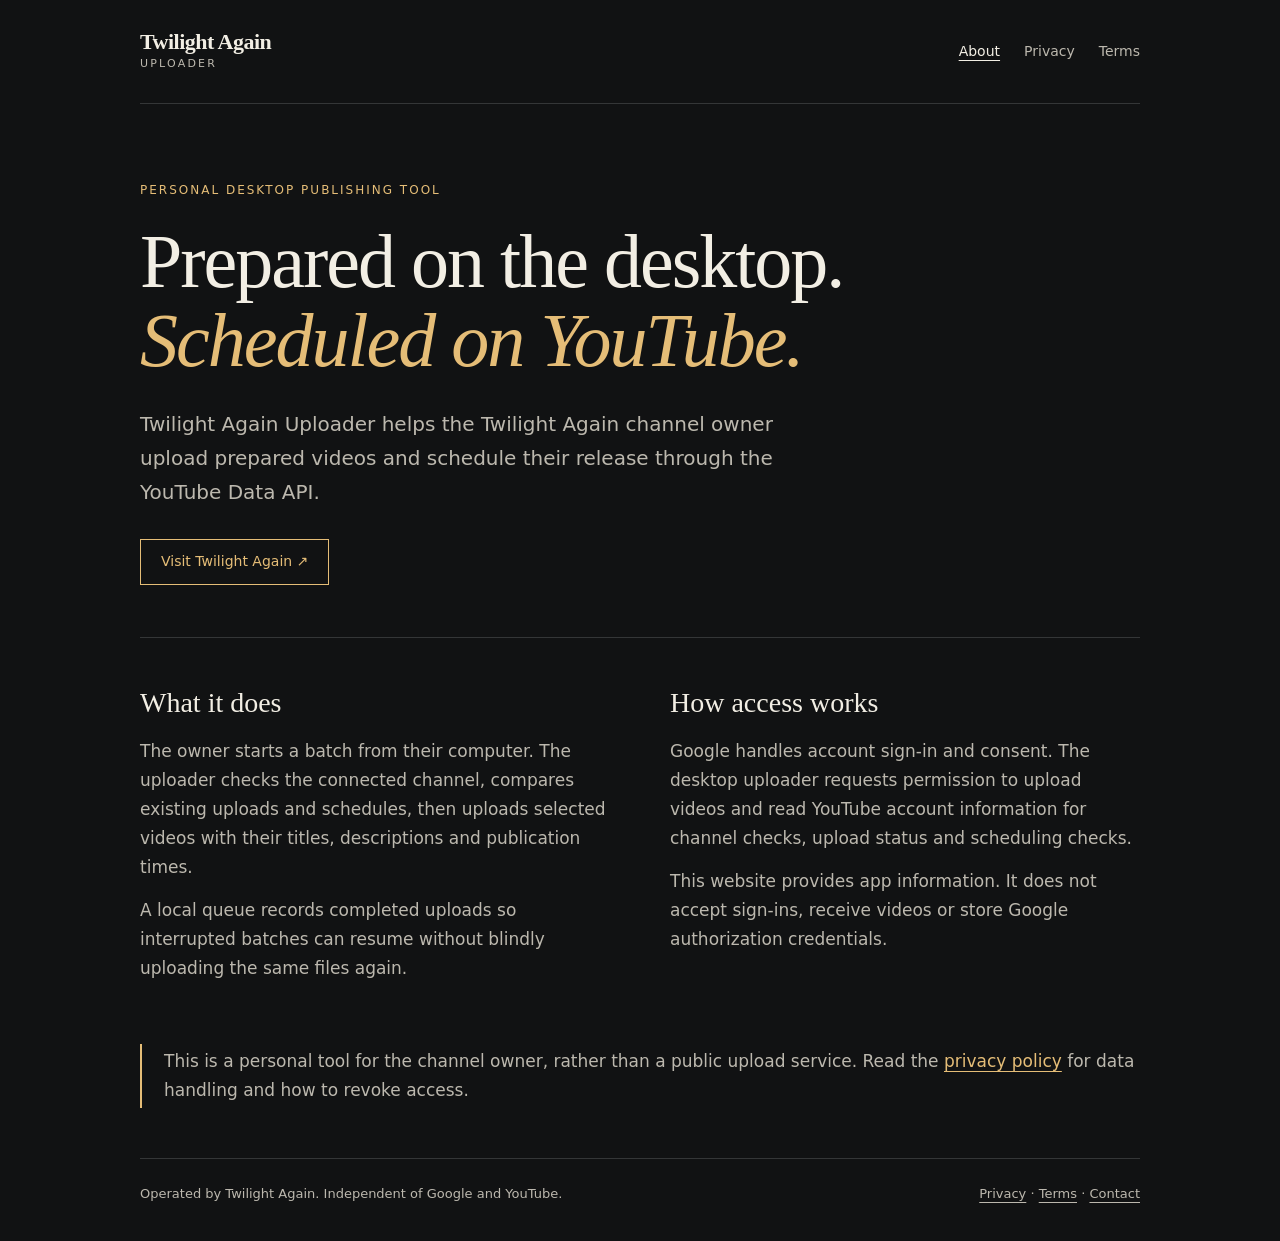
==== index.html @ 63b479cd "Publish uploader information, privacy and terms pages" ====
<!doctype html>
<html lang="en">
<head>
<meta charset="utf-8"><meta name="viewport" content="width=device-width,initial-scale=1">
<title>Twilight Again Uploader</title>
<meta name="description" content="Information and privacy details for Twilight Again Uploader, a personal desktop tool for preparing and scheduling the owner's YouTube videos.">
<link rel="stylesheet" href="site.css">
</head>
<body>
<a class="skip" href="#main">Skip to content</a>
<header><a class="brand" href="./">Twilight Again<span>Uploader</span></a><nav aria-label="Main"><a href="./" aria-current="page">About</a><a href="privacy.html">Privacy</a><a href="terms.html">Terms</a></nav></header>
<main id="main">
<section class="hero"><p class="eyebrow">Personal desktop publishing tool</p><h1>Prepared on the desktop.<br><em>Scheduled on YouTube.</em></h1><p class="lead">Twilight Again Uploader helps the Twilight Again channel owner upload prepared videos and schedule their release through the YouTube Data API.</p><a class="button" href="https://www.youtube.com/@Twilight_Again">Visit Twilight Again ↗</a></section>
<section class="grid" aria-label="How the uploader works">
<div><h2>What it does</h2><p>The owner starts a batch from their computer. The uploader checks the connected channel, compares existing uploads and schedules, then uploads selected videos with their titles, descriptions and publication times.</p><p>A local queue records completed uploads so interrupted batches can resume without blindly uploading the same files again.</p></div>
<div><h2>How access works</h2><p>Google handles account sign-in and consent. The desktop uploader requests permission to upload videos and read YouTube account information for channel checks, upload status and scheduling checks.</p><p>This website provides app information. It does not accept sign-ins, receive videos or store Google authorization credentials.</p></div>
</section>
<aside class="note">This is a personal tool for the channel owner, rather than a public upload service. Read the <a href="privacy.html">privacy policy</a> for data handling and how to revoke access.</aside>
</main>
<footer><p>Operated by Twilight Again. Independent of Google and YouTube.</p><p><a href="privacy.html">Privacy</a> · <a href="terms.html">Terms</a> · <a href="https://github.com/RedaFezazi/twilight-again-uploader/issues">Contact</a></p></footer>
</body></html>
---- site.css ----
:root{color-scheme:dark;--bg:#111213;--paper:#f2eee4;--muted:#bcb8ae;--line:#343637;--gold:#e5bd77}
*{box-sizing:border-box}html{scroll-behavior:smooth}body{margin:0;background:var(--bg);color:var(--paper);font:17px/1.7 system-ui,-apple-system,BlinkMacSystemFont,"Segoe UI",sans-serif}a{color:var(--gold);text-underline-offset:4px}a:hover{color:#ffe3ad}a:focus-visible{outline:2px solid var(--gold);outline-offset:5px}header,main,footer{width:min(100% - 48px,1000px);margin:auto}header{display:flex;align-items:center;justify-content:space-between;gap:24px;min-height:104px;border-bottom:1px solid var(--line)}.brand{font:700 22px/1.15 Georgia,serif;letter-spacing:-.5px;text-decoration:none;color:var(--paper)}.brand span{display:block;font:11px/1.8 system-ui,sans-serif;text-transform:uppercase;letter-spacing:2.2px;color:var(--muted)}nav{display:flex;gap:24px;font-size:14px}nav a{color:var(--muted);text-decoration:none}nav a[aria-current=page]{color:var(--paper);text-decoration:underline}.hero{padding:76px 0 52px;border-bottom:1px solid var(--line)}.eyebrow{font-size:12px;letter-spacing:2px;text-transform:uppercase;color:var(--gold);margin:0 0 22px}h1{font:normal clamp(42px,6.5vw,76px)/1.03 Georgia,serif;letter-spacing:-2px;max-width:820px;margin:0 0 28px}h1 em{font-weight:normal;color:var(--gold)}.lead{font-size:20px;max-width:700px;color:var(--muted);margin:0 0 30px}.button{display:inline-block;border:1px solid var(--gold);padding:10px 20px;text-decoration:none;font-size:14px}.grid{display:grid;grid-template-columns:1fr 1fr;gap:60px;padding:48px 0}.grid h2,.document h2{font:normal 28px/1.2 Georgia,serif;margin:0 0 18px}.grid p{margin:0 0 14px;color:var(--muted)}.small{font-size:14px;color:var(--muted)}.note{border-left:2px solid var(--gold);padding:3px 0 3px 22px;margin:0 0 50px;color:var(--muted)}footer{border-top:1px solid var(--line);padding:24px 0 36px;display:flex;justify-content:space-between;gap:28px;font-size:13px;color:var(--muted)}footer p{margin:0}footer a{color:var(--muted)}.document{max-width:760px;padding:58px 0 60px}.document h1{font-size:clamp(40px,6vw,62px);letter-spacing:-1.5px}.document h2{margin-top:36px;font-size:26px}.document p,.document li{color:#d0ccc2}.document ul{padding-left:24px}.document li{margin-bottom:10px}.document .date{color:var(--muted);font-size:14px;margin-top:-10px;margin-bottom:28px}.skip{position:absolute;left:-9999px}.skip:focus{left:16px;top:12px;padding:10px;background:var(--bg);z-index:2}@media(max-width:650px){header,main,footer{width:calc(100% - 40px)}header{min-height:98px;align-items:flex-start;justify-content:center;flex-direction:column;gap:14px;padding:22px 0}nav{gap:22px}.hero{padding:44px 0 36px}h1{letter-spacing:-1px}.lead{font-size:18px}.grid{grid-template-columns:1fr;gap:28px;padding:34px 0}.grid h2{font-size:26px}.note{margin-bottom:34px}.document{padding-top:36px}footer{flex-direction:column;gap:10px}}
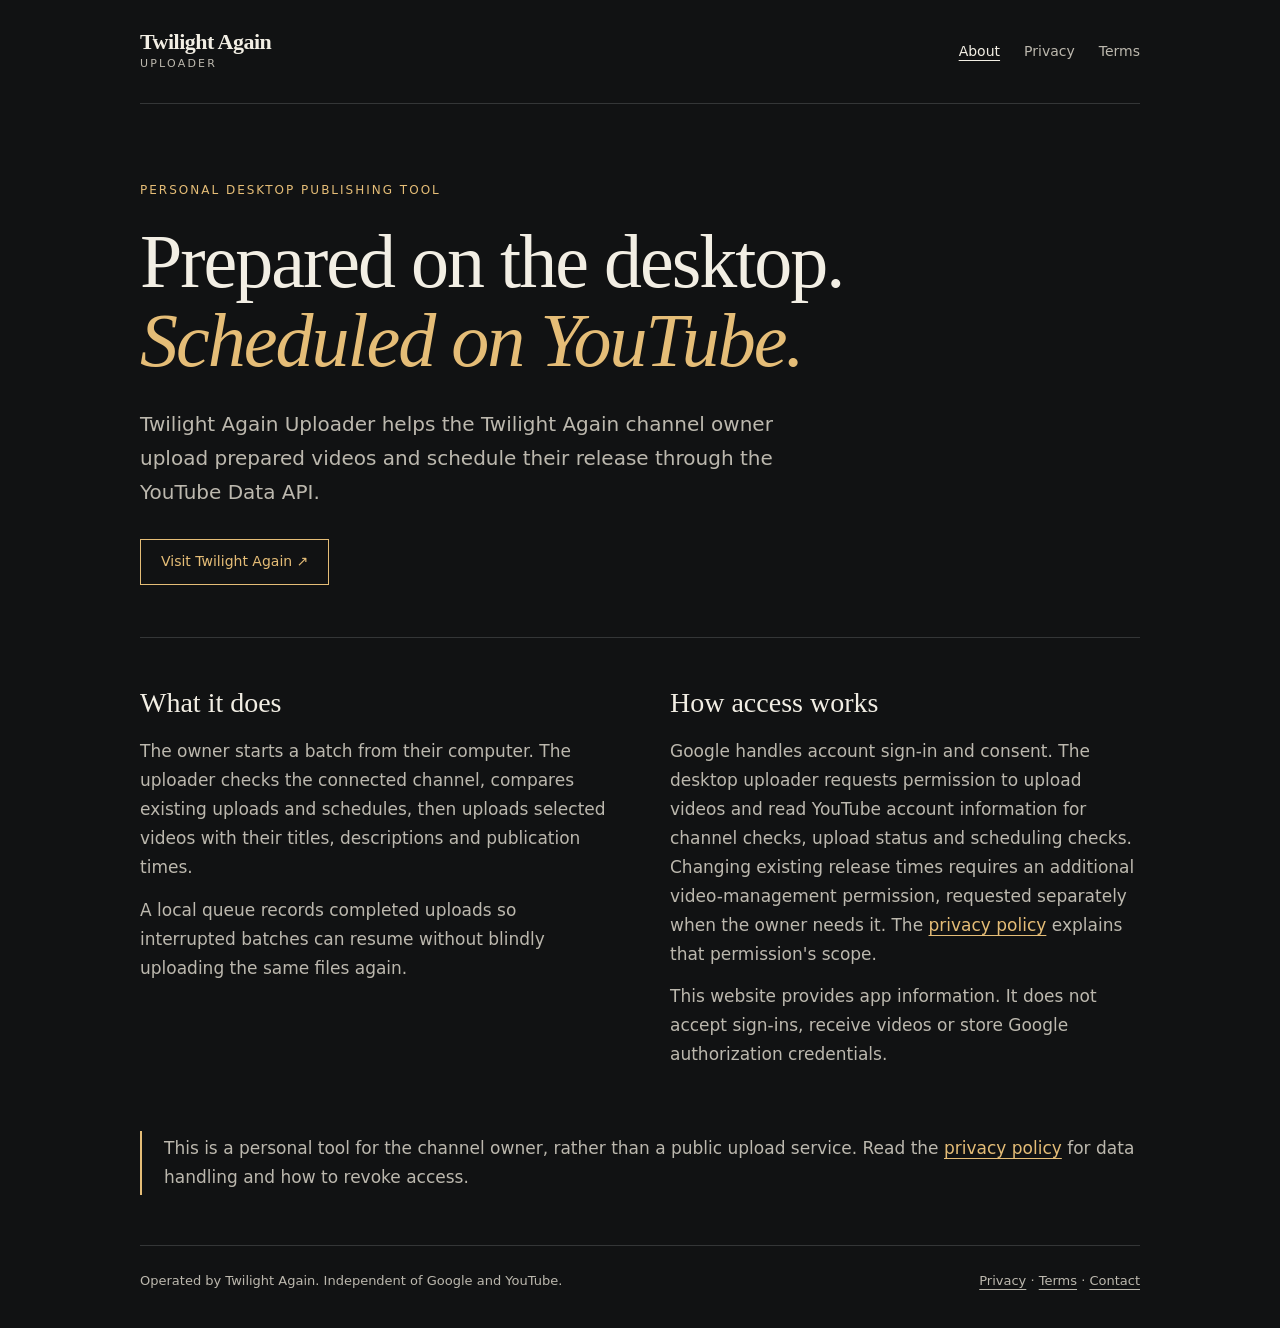
==== commit c2bea81c: "Explain optional permission for owner-authorized schedule edits" ====
--- a/index.html
+++ b/index.html
@@ -13,7 +13,7 @@
 <section class="hero"><p class="eyebrow">Personal desktop publishing tool</p><h1>Prepared on the desktop.<br><em>Scheduled on YouTube.</em></h1><p class="lead">Twilight Again Uploader helps the Twilight Again channel owner upload prepared videos and schedule their release through the YouTube Data API.</p><a class="button" href="https://www.youtube.com/@Twilight_Again">Visit Twilight Again ↗</a></section>
 <section class="grid" aria-label="How the uploader works">
 <div><h2>What it does</h2><p>The owner starts a batch from their computer. The uploader checks the connected channel, compares existing uploads and schedules, then uploads selected videos with their titles, descriptions and publication times.</p><p>A local queue records completed uploads so interrupted batches can resume without blindly uploading the same files again.</p></div>
-<div><h2>How access works</h2><p>Google handles account sign-in and consent. The desktop uploader requests permission to upload videos and read YouTube account information for channel checks, upload status and scheduling checks.</p><p>This website provides app information. It does not accept sign-ins, receive videos or store Google authorization credentials.</p></div>
+<div><h2>How access works</h2><p>Google handles account sign-in and consent. The desktop uploader requests permission to upload videos and read YouTube account information for channel checks, upload status and scheduling checks. Changing existing release times requires an additional video-management permission, requested separately when the owner needs it. The <a href="privacy.html">privacy policy</a> explains that permission's scope.</p><p>This website provides app information. It does not accept sign-ins, receive videos or store Google authorization credentials.</p></div>
 </section>
 <aside class="note">This is a personal tool for the channel owner, rather than a public upload service. Read the <a href="privacy.html">privacy policy</a> for data handling and how to revoke access.</aside>
 </main>
